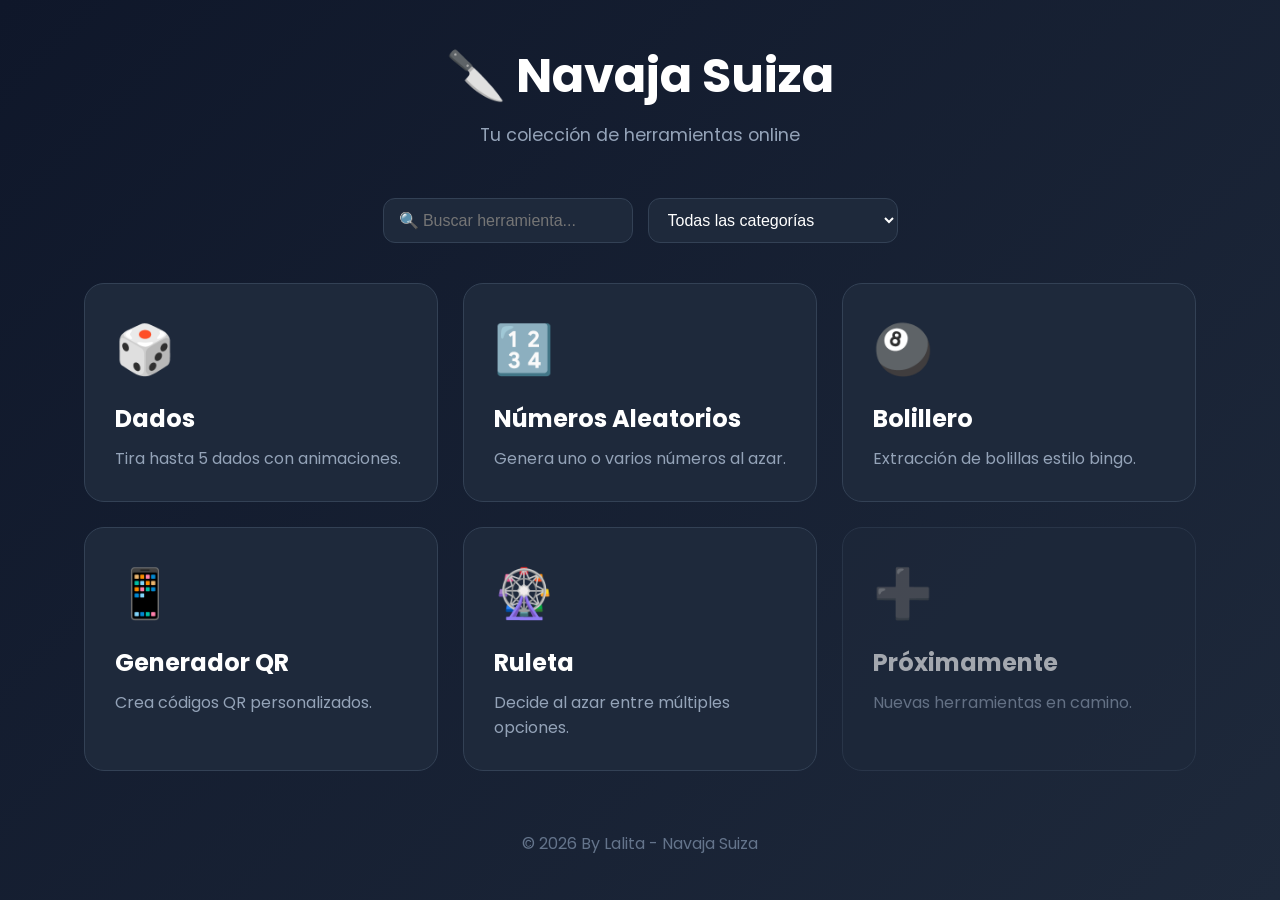
==== index.html @ f3a755cb "actualizando categorías" ====
<!DOCTYPE html>
<html lang="es">

<head>
    <meta charset="UTF-8">
    <meta name="viewport" content="width=device-width, initial-scale=1.0">
    <title>Navaja Suiza</title>

    <link rel="icon" href="assets/logo.png">

    <link rel="stylesheet" href="style.css">
    <link rel="preconnect" href="https://fonts.googleapis.com">
    <link href="https://fonts.googleapis.com/css2?family=Poppins:wght@300;400;600;700&display=swap" rel="stylesheet">
</head>

<body>

    <div class="container">

        <header>
            <h1>🔪 Navaja Suiza</h1>
            <p>Tu colección de herramientas online</p>
        </header>

        <section class="filters">

            <input type="text" id="searchInput" placeholder="🔍 Buscar herramienta...">

            <select id="categoryFilter">
                <option value="all">Todas las categorías</option>
                <option value="azar">Azar</option>
                <option value="numeros">Números</option>
                <option value="sorteos">Sorteos</option>
                <option value="url">Links</option>
            </select>

        </section>

        <main class="grid">

            <a href="dados/dados_v2.0/index.html" class="card" data-category="azar numeros" data-name="dados">
                <div class="icon">🎲</div>
                <h2>Dados</h2>
                <p>Tira hasta 5 dados con animaciones.</p>
            </a>


            <a href="./numerosaleatorios/numerosaleatorios_v1.1/index.html" class="card" data-category="azar numeros" data-name="numeros">
                <div class="icon">🔢</div>
                <h2>Números Aleatorios</h2>
                <p>Genera uno o varios números al azar.</p>
            </a>

            <a href="./bolillero/bolillero_v1.2/index.html" class="card" data-category="sorteos azar numeros" data-name="bolillero">
                <div class="icon">🎱</div>
                <h2>Bolillero</h2>
                <p>Extracción de bolillas estilo bingo.</p>
            </a>

            <a href="./generadorqr/generadorqr_v1.5/index.html" class="card" data-category="url qr" data-name="qr">
                <div class="icon">📱</div>
                <h2>Generador QR</h2>
                <p>Crea códigos QR personalizados.</p>
            </a>

            <a href="./ruleta/index.html" class="card" data-category="azar" data-name="ruleta">
                <div class="icon">🎡</div>
                <h2>Ruleta</h2>
                <p>Decide al azar entre múltiples opciones.</p>
            </a>

            <div class="card soon">
                <div class="icon">➕</div>
                <h2>Próximamente</h2>
                <p>Nuevas herramientas en camino.</p>
            </div>

        </main>

        <footer>
            <p>© 2026 By Lalita - Navaja Suiza</p>
        </footer>

    </div>

    <script src="script.js"></script>

</body>

</html>
---- style.css ----
*{
    margin:0;
    padding:0;
    box-sizing:border-box;
}

body{
    font-family:'Poppins',sans-serif;
    background:linear-gradient(
        135deg,
        #0f172a,
        #1e293b
    );
    color:white;
    min-height:100vh;
}

.container{
    width:90%;
    max-width:1200px;
    margin:auto;
    padding:40px 20px;
}

header{
    text-align:center;
    margin-bottom:50px;
}

header h1{
    font-size:3rem;
    margin-bottom:10px;
}

header p{
    color:#94a3b8;
    font-size:1.1rem;
}

.filters{
    display:flex;
    gap:15px;
    justify-content:center;
    margin-bottom:40px;
    flex-wrap:wrap;
}

.filters input,
.filters select{
    background:#1e293b;
    color:white;
    border:1px solid #334155;
    border-radius:12px;
    padding:12px 15px;
    font-size:1rem;
    min-width:250px;
}

.filters input:focus,
.filters select:focus{
    outline:none;
    border-color:#38bdf8;
}

.grid{
    display:grid;
    grid-template-columns:repeat(auto-fit,minmax(260px,1fr));
    gap:25px;
}

.card{
    background:#1e293b;
    border:1px solid #334155;
    border-radius:20px;
    padding:30px;
    text-decoration:none;
    color:white;
    transition:.3s;
    cursor:pointer;
}

.card:hover{
    transform:translateY(-8px);
    border-color:#38bdf8;
    box-shadow:0 0 25px rgba(56,189,248,.35);
}

.icon{
    font-size:3rem;
    margin-bottom:15px;
}

.card h2{
    margin-bottom:10px;
}

.card p{
    color:#94a3b8;
}

.soon{
    opacity:.6;
    cursor:default;
}

.soon:hover{
    transform:none;
    box-shadow:none;
    border-color:#334155;
}

footer{
    text-align:center;
    margin-top:60px;
    color:#64748b;
}
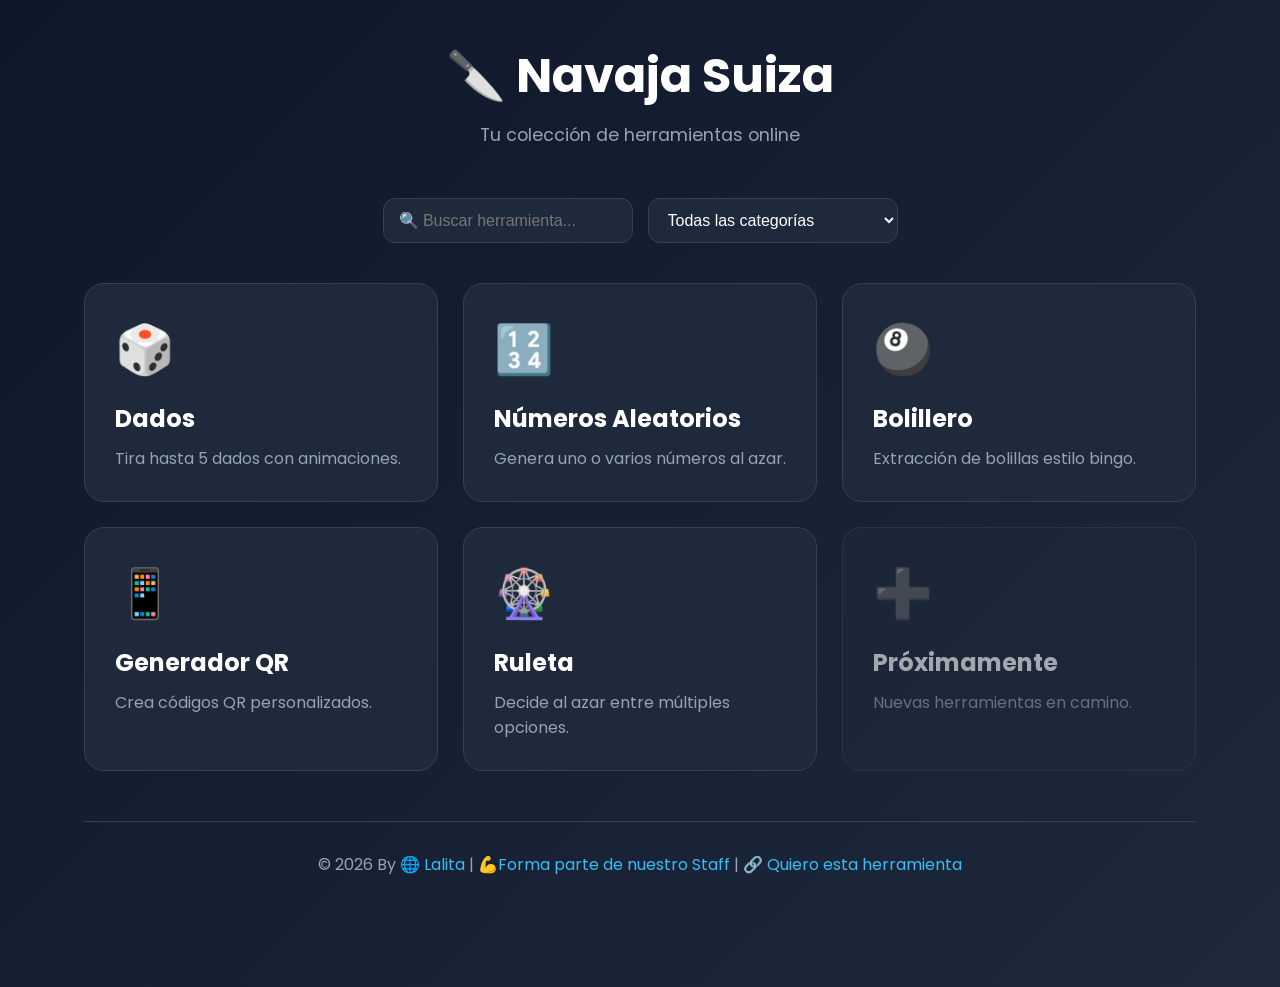
==== commit 94f8e3aa: "fix home" ====
--- a/index.html
+++ b/index.html
@@ -77,9 +77,14 @@
 
         </main>
 
-        <footer>
-            <p>© 2026 By Lalita - Navaja Suiza</p>
-        </footer>
+        <footer class="ns-footer">
+    <p>
+      © 2026 By 
+      <a href="https://lalita.dev.ar/" target="_blank" class="footer-link">🌐 Lalita</a> | 
+      <a href="http://bit.ly/4fS0yUa" target="_blank" class="footer-link">💪Forma parte de nuestro Staff</a> | 
+      <a href="example.zip" target="_blank" class="footer-link">🔗 Quiero esta herramienta</a>
+    </p>
+  </footer>
 
     </div>
 
--- a/style.css
+++ b/style.css
@@ -109,8 +109,52 @@
     border-color:#334155;
 }
 
-footer{
+/* ==========================================
+   NAVAJA SUIZA - FOOTER
+========================================== */
+
+.ns-footer{
+    margin-top:50px;
+    padding:30px 20px;
+    border-top:1px solid #334155;
     text-align:center;
-    margin-top:60px;
-    color:#64748b;
+}
+
+.ns-footer p{
+    color:#94a3b8;
+    margin-bottom:20px;
+}
+
+.footer-buttons{
+    display:flex;
+    justify-content:center;
+    gap:15px;
+    flex-wrap:wrap;
+}
+
+.footer-btn{
+    background:#1e293b;
+    color:white;
+    text-decoration:none;
+    padding:12px 20px;
+    border-radius:12px;
+    border:1px solid #334155;
+    transition:.3s;
+}
+
+.footer-btn:hover{
+    transform:translateY(-3px);
+    border-color:#38bdf8;
+    box-shadow:0 0 15px rgba(56,189,248,.35);
+}
+
+.footer-link{
+    color:#38bdf8;
+    text-decoration:none;
+    display:inline-block;
+    margin-bottom:20px;
+}
+
+.footer-link:hover{
+    text-decoration:underline;
 }
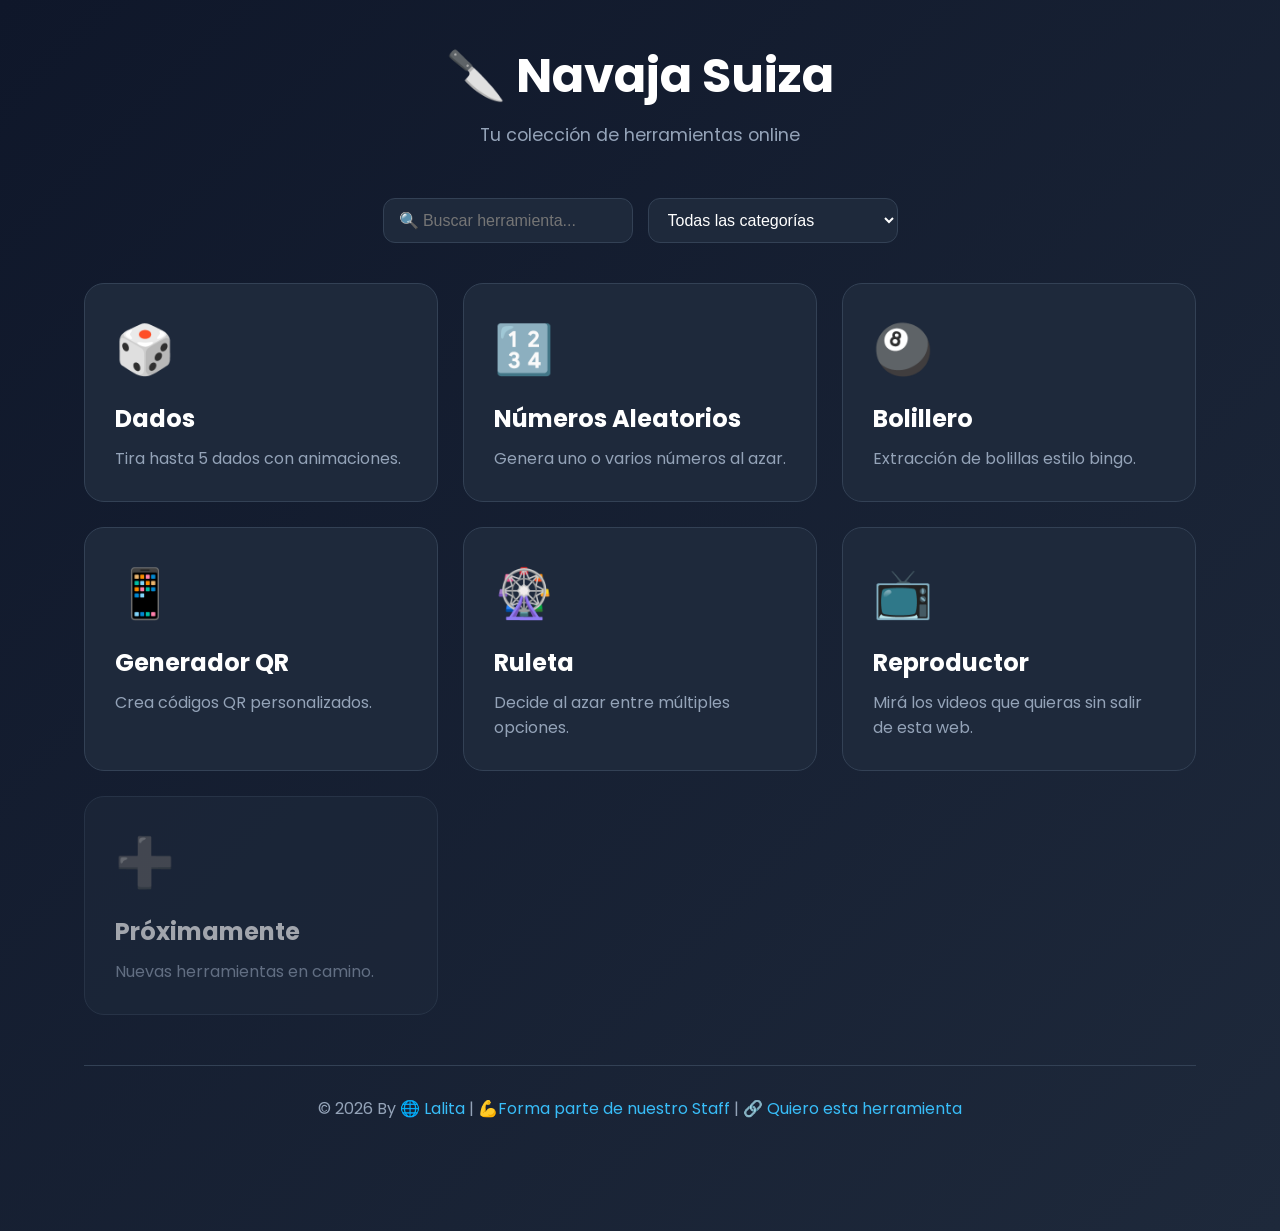
==== commit 6ad70316: "nueva herramienta reproductor" ====
--- a/index.html
+++ b/index.html
@@ -69,6 +69,12 @@
                 <p>Decide al azar entre múltiples opciones.</p>
             </a>
 
+            <a href="./reproductor/index.html" class="card" data-category="online" data-name="reproductor">
+                <div class="icon">📺</div>
+                <h2>Reproductor</h2>
+                <p>Mirá los videos que quieras sin salir de esta web.</p>
+            </a>
+
             <div class="card soon">
                 <div class="icon">➕</div>
                 <h2>Próximamente</h2>
--- a/style.css
+++ b/style.css
@@ -155,6 +155,8 @@
     margin-bottom:20px;
 }
 
+/*
 .footer-link:hover{
     text-decoration:underline;
-}+}
+*/
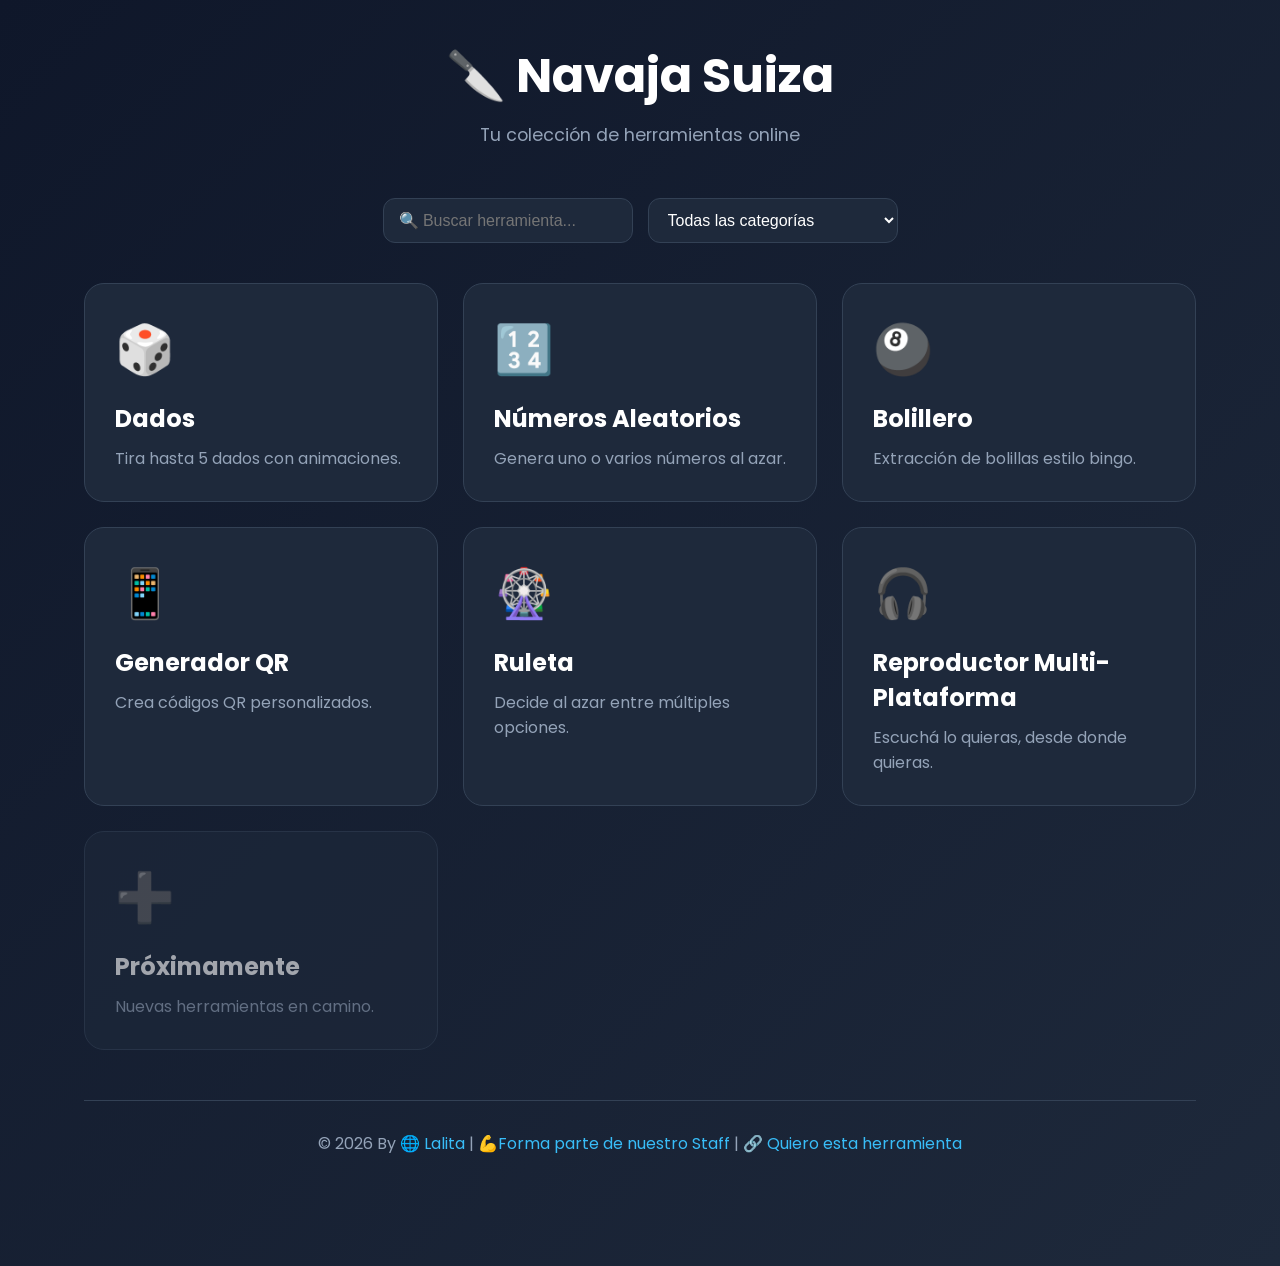
==== commit 64ac0eb3: "actualizando el reproductor" ====
--- a/index.html
+++ b/index.html
@@ -70,9 +70,9 @@
             </a>
 
             <a href="./reproductor/index.html" class="card" data-category="online" data-name="reproductor">
-                <div class="icon">📺</div>
-                <h2>Reproductor</h2>
-                <p>Mirá los videos que quieras sin salir de esta web.</p>
+                <div class="icon">🎧</div>
+                <h2>Reproductor Multi-Plataforma</h2>
+                <p>Escuchá lo quieras, desde donde quieras.</p>
             </a>
 
             <div class="card soon">
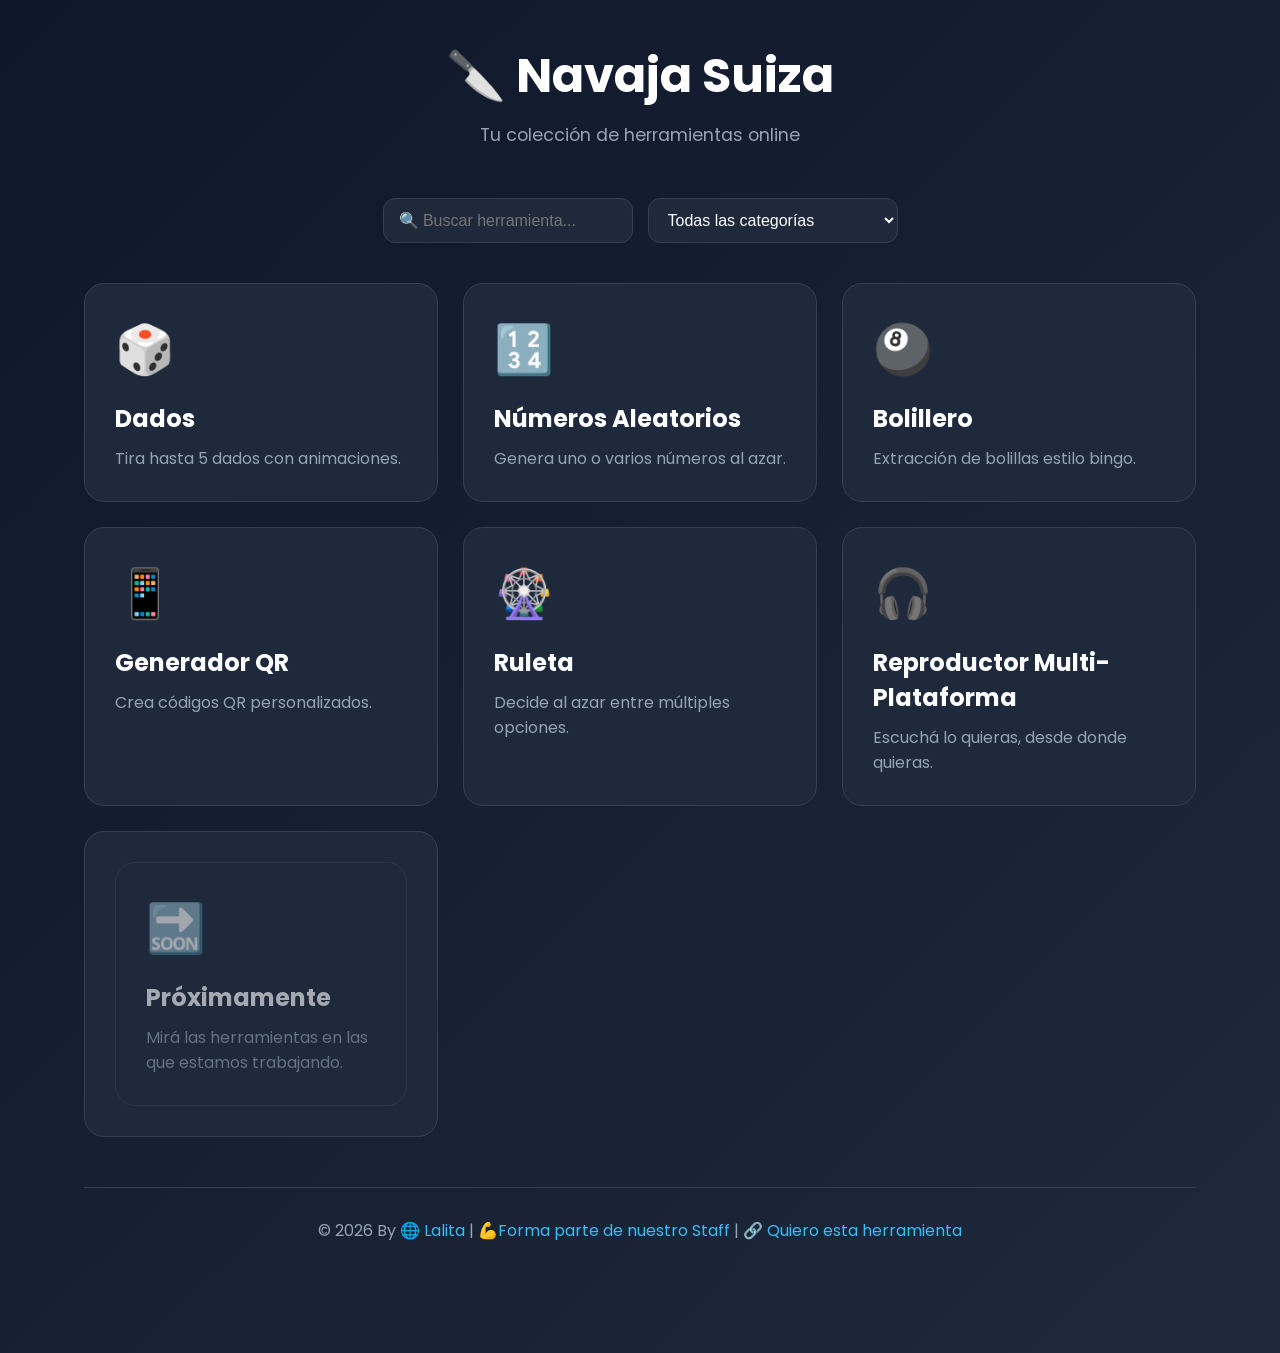
==== commit 6c197f03: "mejorando el reproductor" ====
--- a/index.html
+++ b/index.html
@@ -75,11 +75,13 @@
                 <p>Escuchá lo quieras, desde donde quieras.</p>
             </a>
 
+            <a href="./soon.html" class="card" data-category="online" data-name="reproductor">
             <div class="card soon">
-                <div class="icon">➕</div>
-                <h2>Próximamente</h2>
-                <p>Nuevas herramientas en camino.</p>
+                <div class="icon">🔜</div>
+                    <h2>Próximamente</h2>
+                <p>Mirá las herramientas en las que estamos trabajando.</p>
             </div>
+            </a>
 
         </main>
 
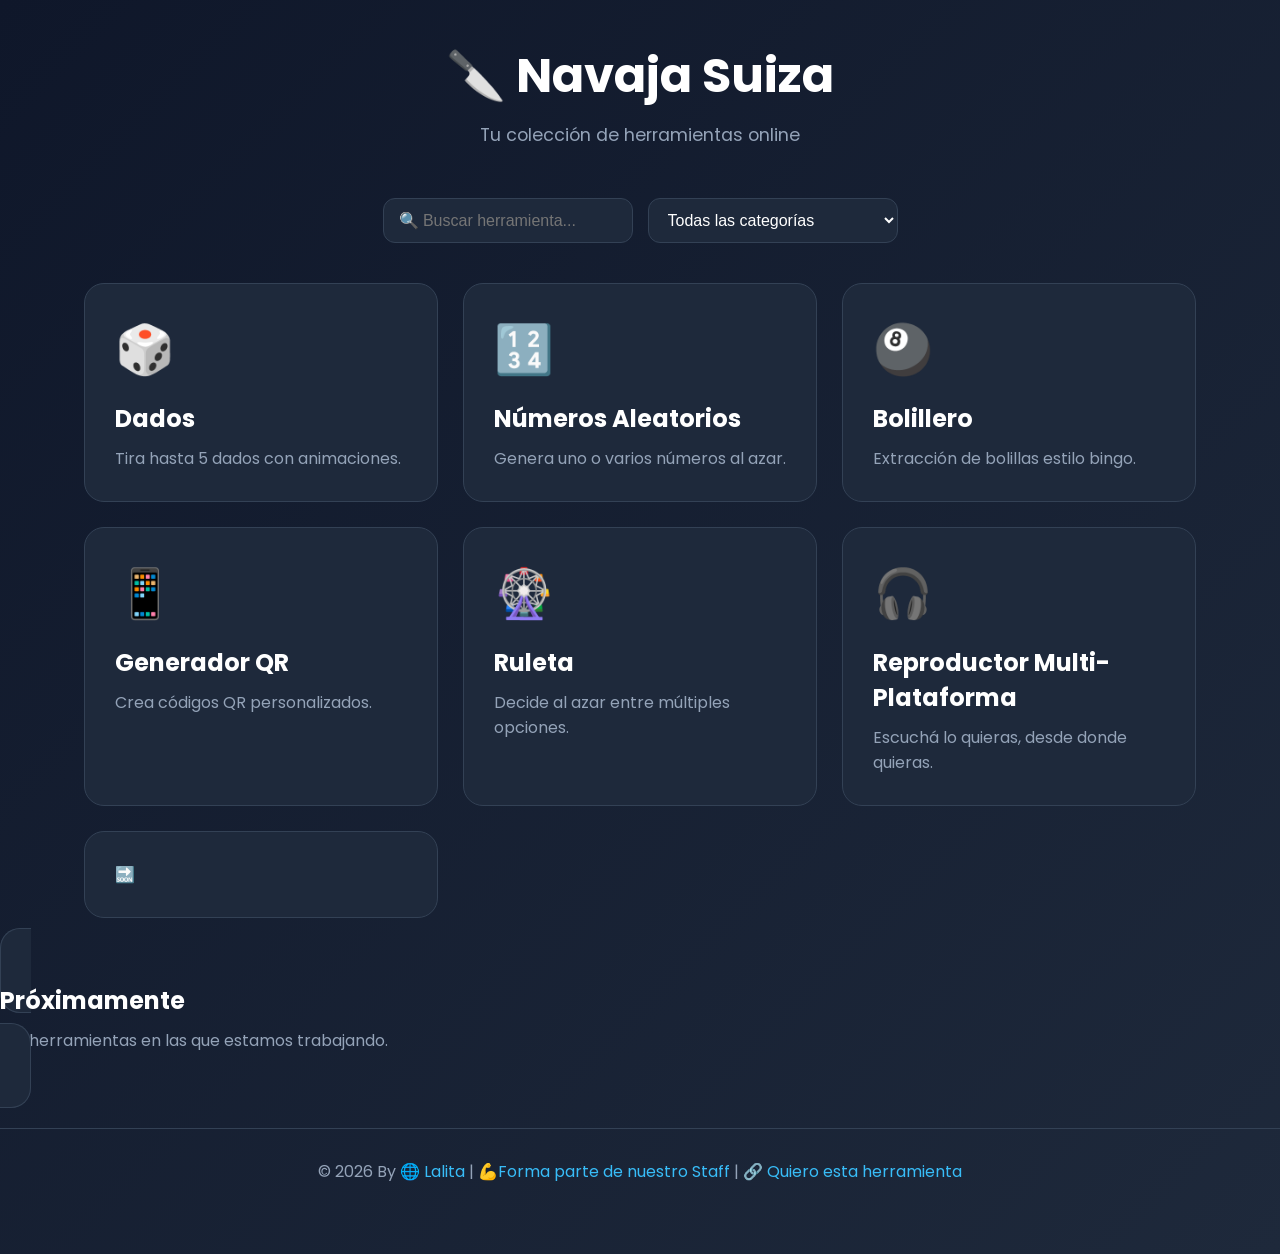
==== commit dd1f9ca5: "soon" ====
--- a/index.html
+++ b/index.html
@@ -75,12 +75,10 @@
                 <p>Escuchá lo quieras, desde donde quieras.</p>
             </a>
 
-            <a href="./soon.html" class="card" data-category="online" data-name="reproductor">
-            <div class="card soon">
+            <a href="./soon.html" class="card" data-category="online" data-name="proximamente
                 <div class="icon">🔜</div>
                     <h2>Próximamente</h2>
-                <p>Mirá las herramientas en las que estamos trabajando.</p>
-            </div>
+                <p>Las herramientas en las que estamos trabajando.</p>
             </a>
 
         </main>
--- a/style.css
+++ b/style.css
@@ -155,8 +155,11 @@
     margin-bottom:20px;
 }
 
-/*
-.footer-link:hover{
-    text-decoration:underline;
-}
-*/+.note-box{
+    margin-top:25px;
+    background:#111827;
+    border:1px solid #334155;
+    border-radius:12px;
+    padding:15px;
+    text-align:left;
+}
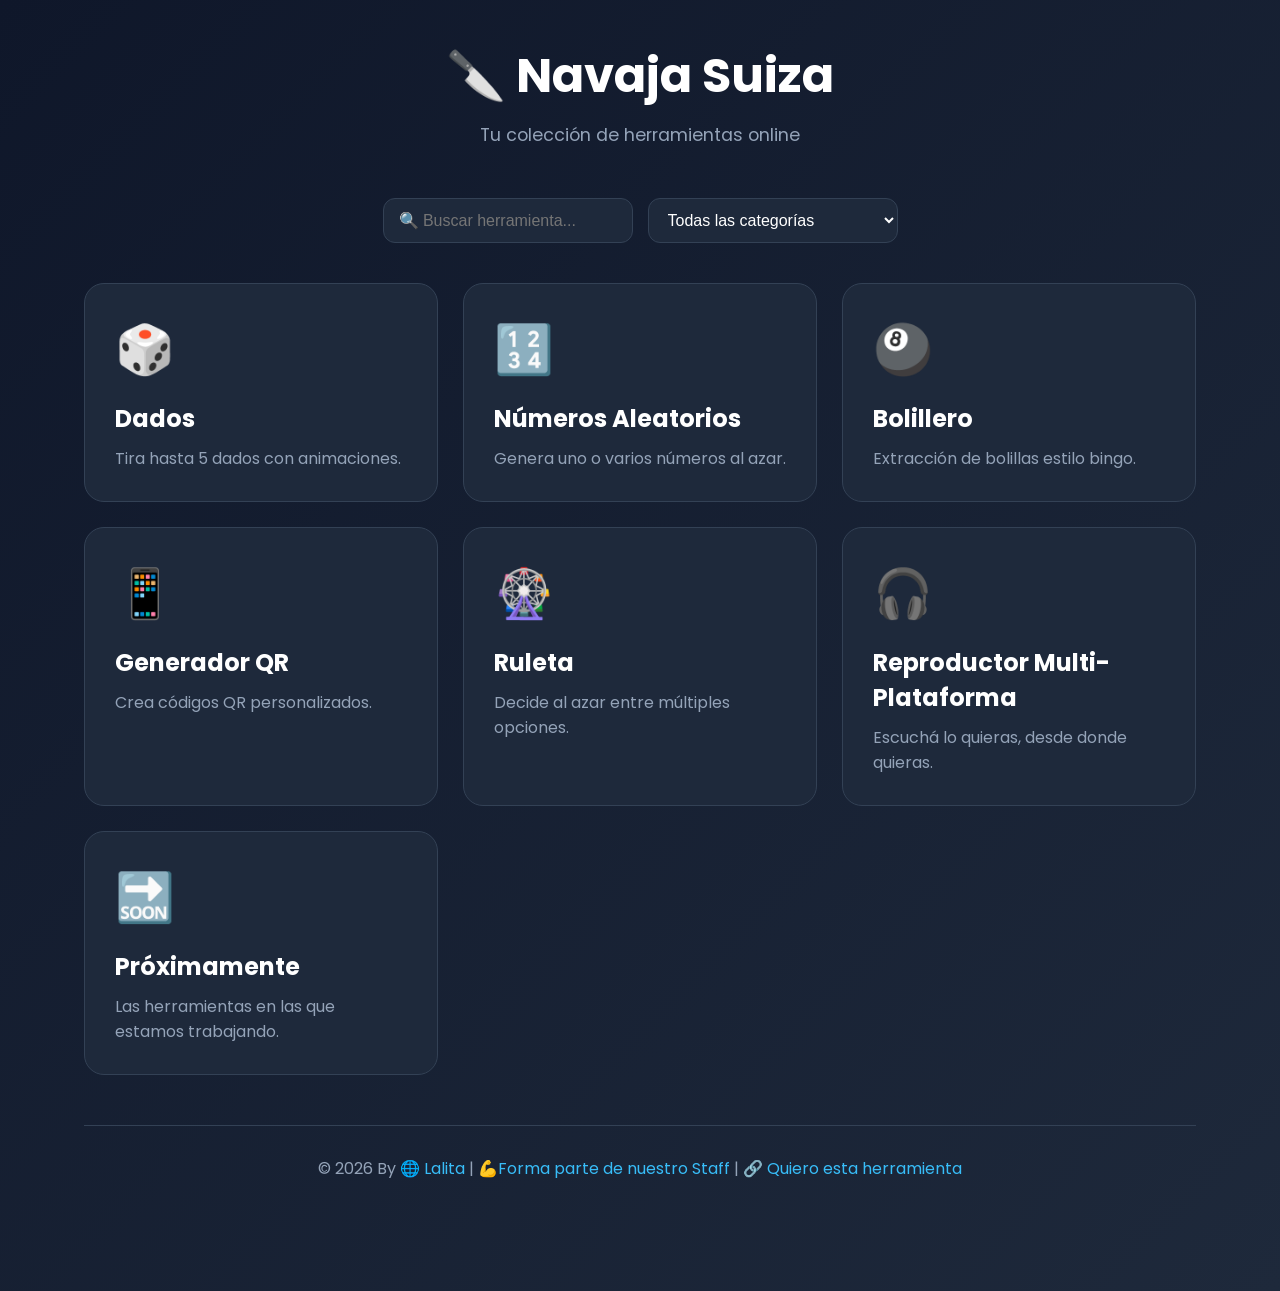
==== commit c242a976: "fix soon" ====
--- a/index.html
+++ b/index.html
@@ -75,7 +75,7 @@
                 <p>Escuchá lo quieras, desde donde quieras.</p>
             </a>
 
-            <a href="./soon.html" class="card" data-category="online" data-name="proximamente
+            <a href="./soon.html" class="card" data-category="online" data-name="proximamente">
                 <div class="icon">🔜</div>
                     <h2>Próximamente</h2>
                 <p>Las herramientas en las que estamos trabajando.</p>
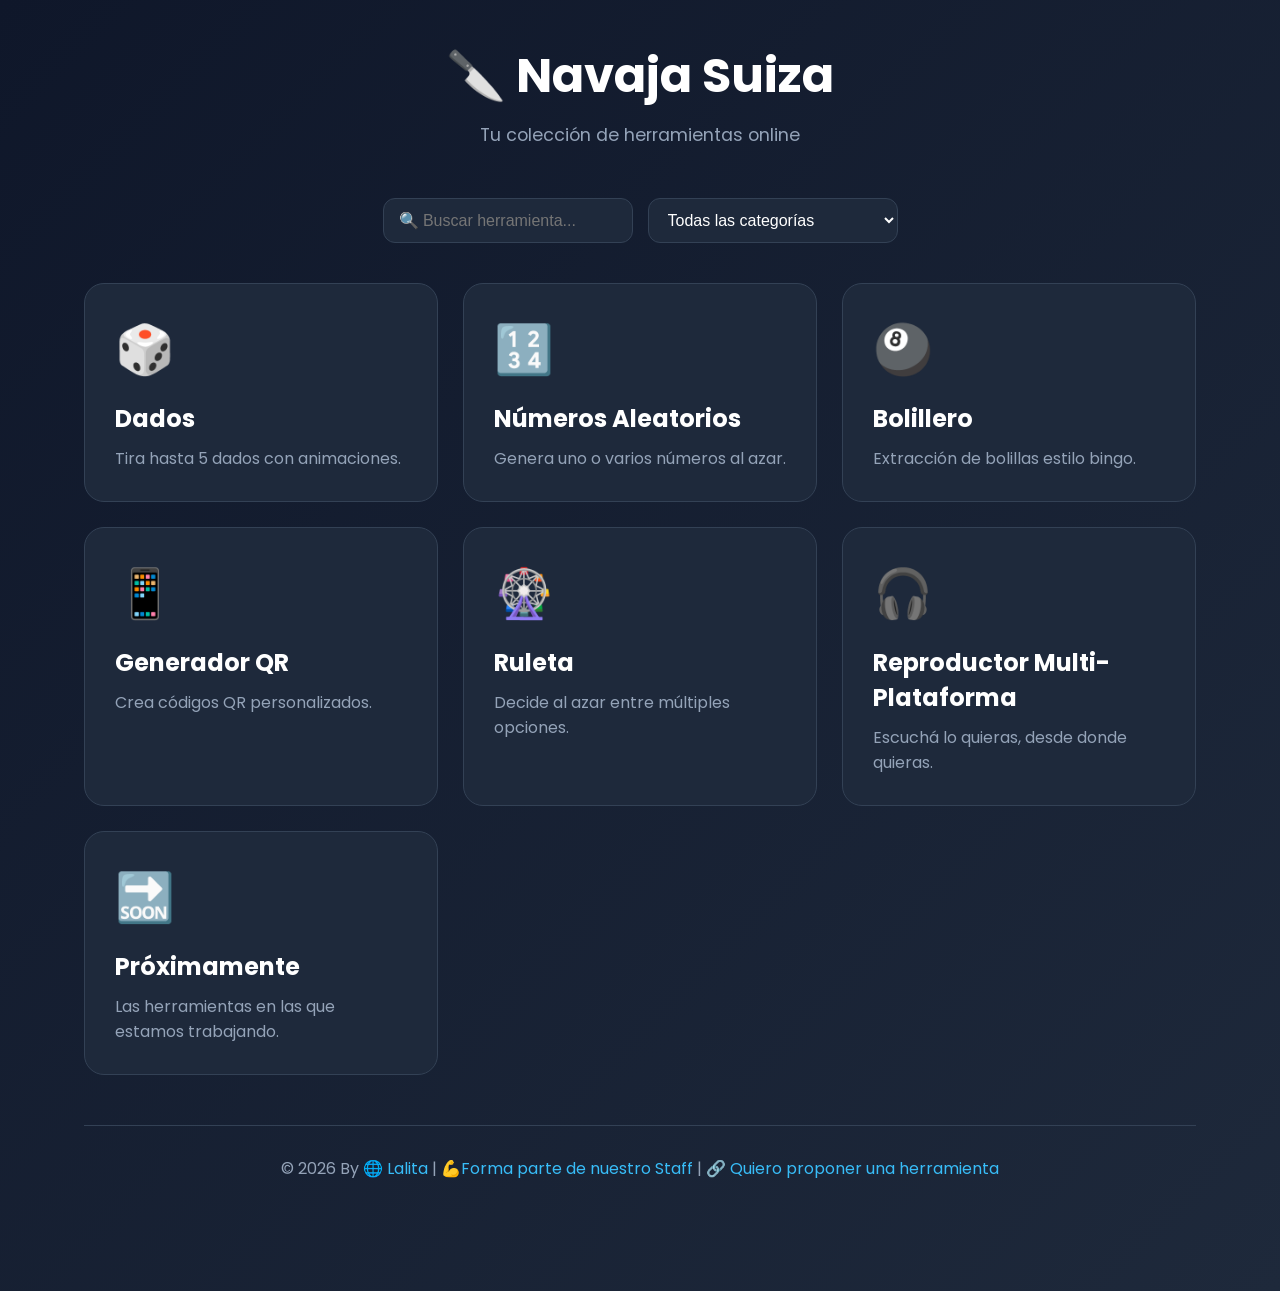
==== commit f86cad7c: "mejorando el roadmap" ====
--- a/index.html
+++ b/index.html
@@ -88,7 +88,7 @@
       © 2026 By 
       <a href="https://lalita.dev.ar/" target="_blank" class="footer-link">🌐 Lalita</a> | 
       <a href="http://bit.ly/4fS0yUa" target="_blank" class="footer-link">💪Forma parte de nuestro Staff</a> | 
-      <a href="example.zip" target="_blank" class="footer-link">🔗 Quiero esta herramienta</a>
+      <a href="example.zip" target="_blank" class="footer-link">🔗 Quiero proponer una herramienta</a>
     </p>
   </footer>
 
--- a/style.css
+++ b/style.css
@@ -156,10 +156,43 @@
 }
 
 .note-box{
-    margin-top:25px;
+    margin-top:15px;
     background:#111827;
     border:1px solid #334155;
     border-radius:12px;
     padding:15px;
     text-align:left;
+}
+
+.note-box ul{
+    padding-left:20px;
+}
+
+.note-box li{
+    margin:6px 0;
+    color:#cbd5e1;
+}
+
+.status{
+    display:inline-block;
+    padding:5px 10px;
+    border-radius:999px;
+    font-size:.8rem;
+    margin-bottom:10px;
+    font-weight:600;
+}
+
+.planned{
+    background:#334155;
+    color:#cbd5e1;
+}
+
+.progress{
+    background:#1e40af;
+    color:white;
+}
+
+.testing{
+    background:#ca8a04;
+    color:white;
 }
